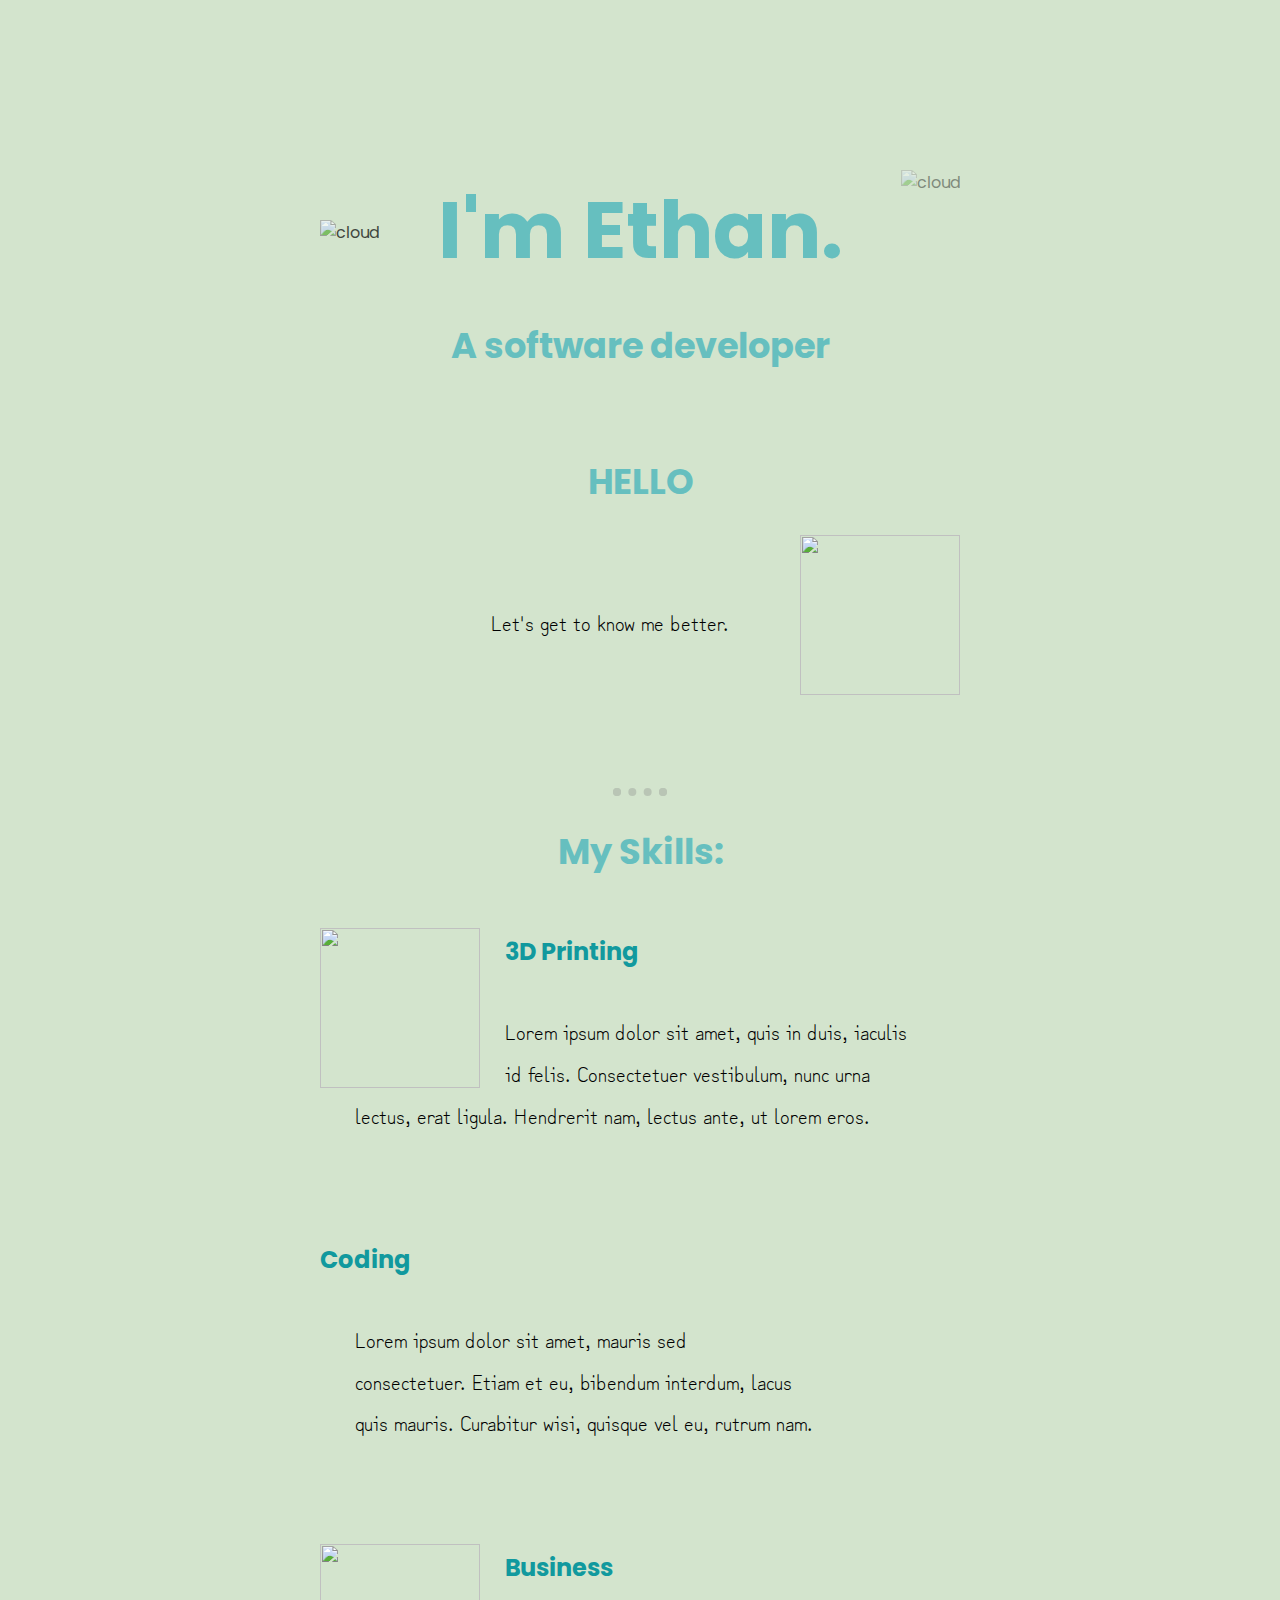
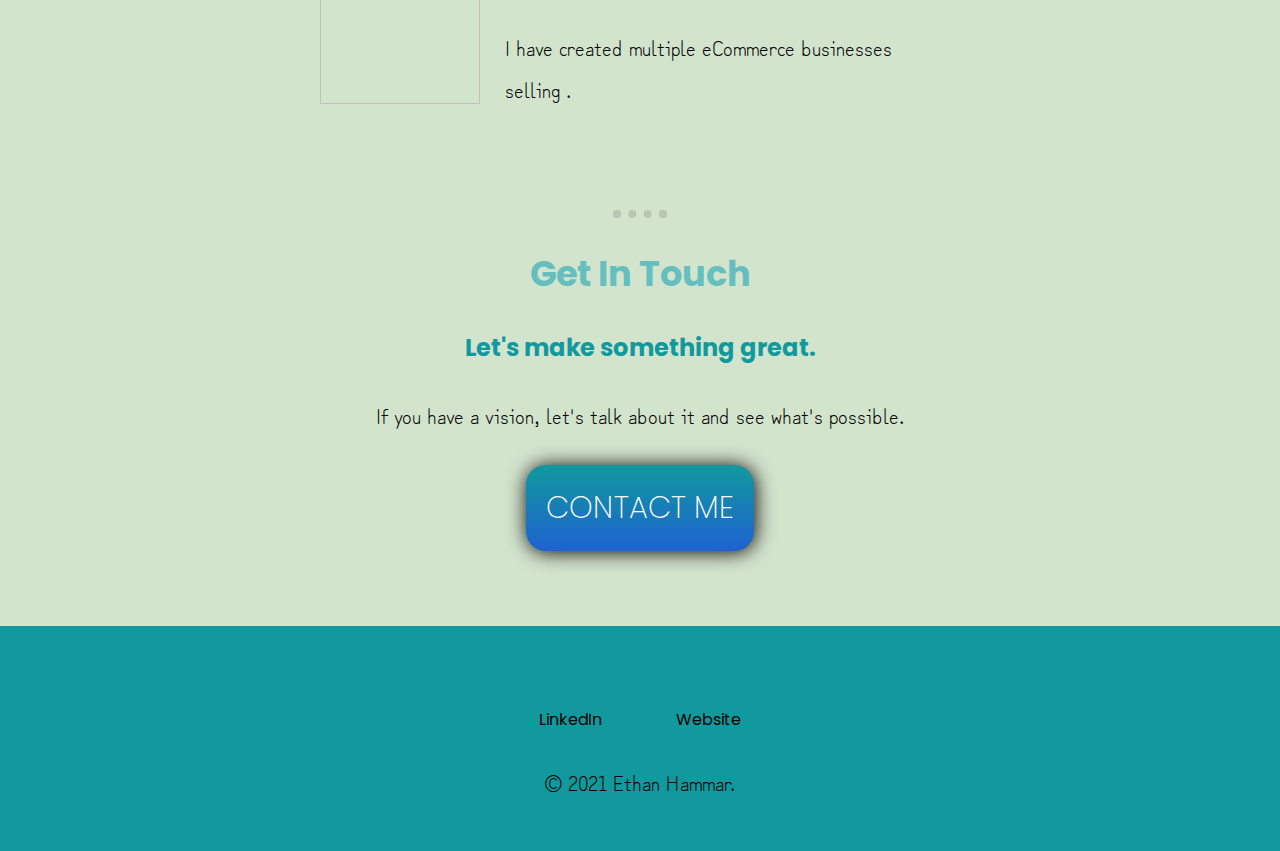
==== index.html @ df71de33 "Update index.html" ====
<!DOCTYPE html>
<html lang="en" dir="ltr">
  <head>
    <meta charset="utf-8">
    <link rel="stylesheet" href="CSS/styles.css">
    <link rel="icon" href="favicon.ico">
    <link rel="preconnect" href="https://fonts.googleapis.com">
    <link rel="preconnect" href="https://fonts.gstatic.com" crossorigin>
    <link href="https://fonts.googleapis.com/css2?family=Poppins:wght@300&family=Zen+Kurenaido&display=swap" rel="stylesheet">
    <title>Ethan Hammar</title>
  </head>
  <body>
  <div class="headSpacer">

  </div>

  <div class="topContainer">
    <img class="topcloud" src="/Users/ethanhammar/Desktop/Web Development/CSS - My Site/Images/cloud.png" alt="cloud">
    <h1>I'm Ethan.</h1>
    <h2>A software developer</h2>
    <img class="mointain" src="/Users/ethanhammar/Desktop/Web Development/CSS - My Site/Images/mountain.png" alt="">
    <img class="bottomcloud" src="/Users/ethanhammar/Desktop/Web Development/CSS - My Site/Images/cloud.png" alt="cloud">
  </div>

  <div class="profContainer">
    <h2>HELLO</h2>
    <div class="profbody">
      <img class="profilePic standimg imgBck" src="cv/Images/111-removebg-preview.png">
      <br>
      <p style="text-align:center">Let's get to know me better. </p>
    </div>

  </div>
      <br><hr>

  <div class="midContainer">
    <div class="skills">


      </div>

      <h2>My Skills:</h2>
      <div class="skill-row">
        <img class="tdprint standimg imgBck" src="cv/Images/3d-print.png" alt="">
        <h3>3D Printing</h3>
        <p>Lorem ipsum dolor sit amet, quis in duis, iaculis id felis. Consectetuer vestibulum, nunc urna lectus, erat ligula. Hendrerit nam, lectus ante, ut lorem eros.</p>
      </div>
      <div class="skill-row">
        <iframe class="standimg code-gif"src="https://giphy.com/embed/QssGEmpkyEOhBCb7e1" frameBorder="0" allowFullScreen></iframe>

        <h3>Coding</h3>
        <p>Lorem ipsum dolor sit amet, mauris sed consectetuer. Etiam et eu, bibendum interdum, lacus quis mauris. Curabitur wisi, quisque vel eu, rutrum nam.</p>
      </div>
      <div class="skill-row">
        <img class="tdprint standimg imgBck" src="cv/Images/3d-print.png" alt="">
        <h3>Business</h3>
        <p>I have created multiple eCommerce businesses selling .</p>
      </div>

    </div>
    <hr>
    <div class="contact-me">
      <h2>Get In Touch</h2>
      <h3>Let's make something great.</h3>
      <p>If you have a vision, let's talk about it and see what's possible.</p>
      <a class="btn" href="mailto:ethanhammar3@gmail.com">CONTACT ME</a>
    </div>
  </div>


  <div class="footContainer">
    <div class="links">
      <a class="links" href="https://www.linkedin.com/in/ethan-hammar-932925168/">LinkedIn</a>
      <p style="display: inline">  </p>
      <!--<a class="footer-link" href="https://twitter.com/">Twitter</a> !-->
      <a class="links" href="https://thecursedshop.com/">Website</a>
    </div>

    <p>© 2021 Ethan Hammar.</p>
  </div>

  </body>
</html>
---- CSS/styles.css ----
body {
  background-color: #D3E4CD;
  text-align: center;
  margin: 0;
  font-family: 'Poppins', sans-serif;

}

h1 {
  font-family: 'Poppins', sans-serif;
  font-size: 500%;
  margin-bottom: 0px;
  color: #66BFBF
}

h2 {
  font-family: 'Poppins', sans-serif;
  font-size: 220%;
  color: #66BFBF;
}

h3 {
  font-family: 'Poppins', sans-serif;
  font-size: 150%;
  color: #11999E;
}

a {
  font-family: 'Poppins', sans-serif;
  text-decoration: none;
  color: #11999E;
}

p {
  font-family: 'Zen Kurenaido', sans-serif;
  font-size: 130%;
  margin: 35px;
}

hr {
  width: 3%;
  border: 8px dotted;
  border-top: 0px;
  color: gray;
  opacity: .3;
  border-: 15px;
}


/* gives preferred image size*/
.standimg {
  height: 160px;
  width: 160px;

}

/*spacer for heading*/
.headSpacer {
  height: 116px;
  width: 100%;
}
/*Mountains and title*/
.topContainer {
  width: 100%;
  height: 100%;
  position: relative;

}

/*homepage clouds*/
.topcloud {
  position: absolute;
  right: 25%;
  opacity: 0.4;
  height: 70px;
}
.bottomcloud {
  position: absolute;
  left: 25%;
  top: 50px;
  opacity: 0.7;
}

/* Profile Image and welcome phrase*/
.profContainer{
    position: relative;
    /* background-color: red; */
    height: 300px;
    width: 100%;

}
.profbody{
    position: absolute;
    width: 45%;
    top: 30px;
    left: 30%;
    /* background-color: blue; */
    margin-top: 50px;
    text-align: left;
    line-height: 2;


}
.profilePic{
  float: right;
//  border-radius: 50%;


}

/*General use spacer 100%, 200px*/
.spacer {
  height: 200px;
  width: 100%;
}
.skill-row {
  width: 50%;
  margin: 100px auto;
  margin-top: 50px;
  text-align: left;
  line-height: 2;

}
.tdprint {
  float: left;
  margin-right: 25px;



}
.btn{
  background: #11999E;
  background-image: -webkit-linear-gradient(top, #11999E, #1E62D0);
  background-image: -moz-linear-gradient(top, #11999E, #1E62D0);
  background-image: -ms-linear-gradient(top, #11999E, #1E62D0);
  background-image: -o-linear-gradient(top, #11999E, #1E62D0);
  background-image: -webkit-gradient(to bottom, #11999E, #1E62D0);
  -webkit-border-radius: 20px;
  -moz-border-radius: 20px;
  border-radius: 20px;
  color: #FFFFFF;
  font-size: 30px;
  font-weight: 200;
  padding: 20px;
  -webkit-box-shadow: 1px 1px 20px 0 #000000;
  -moz-box-shadow: 1px 1px 20px 0 #000000;
  box-shadow: 1px 1px 20px 0 #000000;
  text-decoration: none;
  display: inline-block;
  cursor: pointer;
  text-align: center;
}

.btn:hover {
  background: #11999E;
  -webkit-border-radius: 20px;
  -moz-border-radius: 20px;
  border-radius: 20px;
  text-decoration: none;
}
.code-gif{
  float: right;
  border-radius: 30%;

}

.contact-me{
  margin-bottom: 75px;
}

.footContainer{
  background-color: #11999E;
  height: 150px;
  margin-bottom: 0px;
  padding-top: 75px;
  width: 100%
}
.links{
  color: black;
}
.links:hover{
  color: #78e8e8;
}
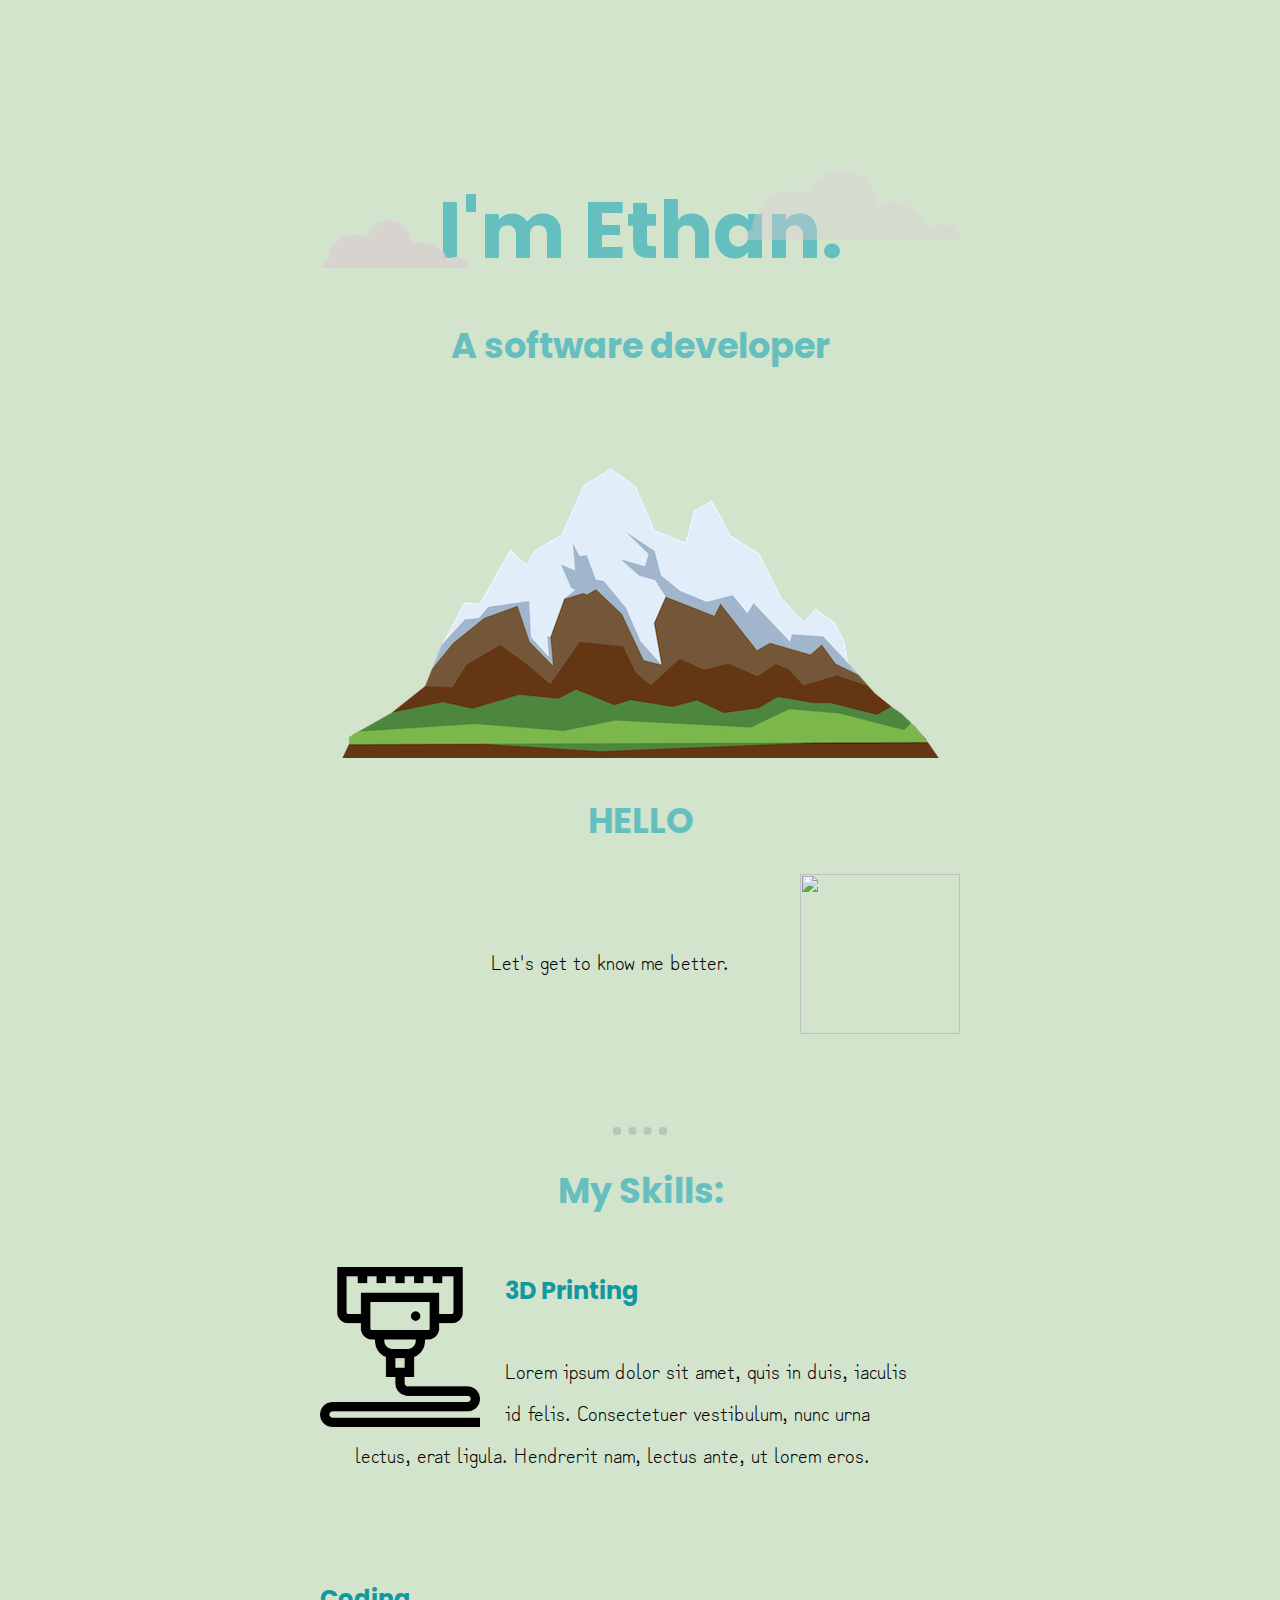
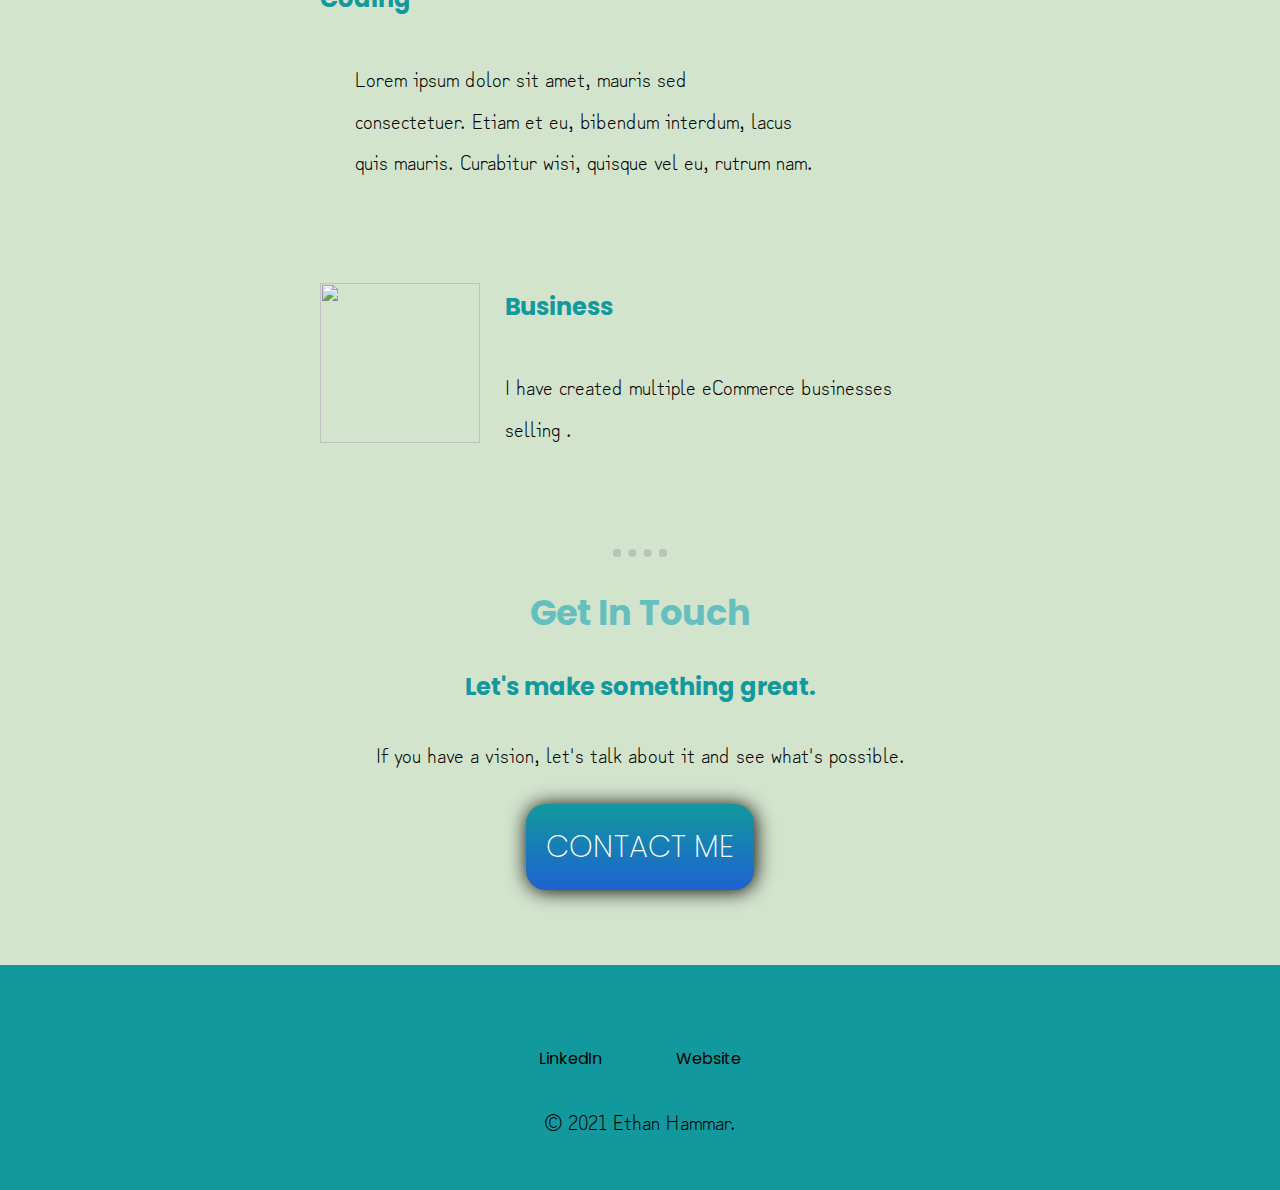
==== commit 5a3e98a7: "Update index.html" ====
--- a/index.html
+++ b/index.html
@@ -15,17 +15,17 @@
   </div>
 
   <div class="topContainer">
-    <img class="topcloud" src="/Users/ethanhammar/Desktop/Web Development/CSS - My Site/Images/cloud.png" alt="cloud">
+    <img class="topcloud" src="cloud.png" alt="cloud">
     <h1>I'm Ethan.</h1>
     <h2>A software developer</h2>
-    <img class="mointain" src="/Users/ethanhammar/Desktop/Web Development/CSS - My Site/Images/mountain.png" alt="">
-    <img class="bottomcloud" src="/Users/ethanhammar/Desktop/Web Development/CSS - My Site/Images/cloud.png" alt="cloud">
+    <img class="mointain" src="mountain.png" alt="">
+    <img class="bottomcloud" src="cloud.png" alt="cloud">
   </div>
 
   <div class="profContainer">
     <h2>HELLO</h2>
     <div class="profbody">
-      <img class="profilePic standimg imgBck" src="cv/Images/111-removebg-preview.png">
+      <img class="profilePic standimg imgBck" src="11-removebg-preview.png">
       <br>
       <p style="text-align:center">Let's get to know me better. </p>
     </div>
@@ -41,7 +41,7 @@
 
       <h2>My Skills:</h2>
       <div class="skill-row">
-        <img class="tdprint standimg imgBck" src="cv/Images/3d-print.png" alt="">
+        <img class="tdprint standimg imgBck" src="3d-print.png" alt="">
         <h3>3D Printing</h3>
         <p>Lorem ipsum dolor sit amet, quis in duis, iaculis id felis. Consectetuer vestibulum, nunc urna lectus, erat ligula. Hendrerit nam, lectus ante, ut lorem eros.</p>
       </div>
@@ -52,7 +52,7 @@
         <p>Lorem ipsum dolor sit amet, mauris sed consectetuer. Etiam et eu, bibendum interdum, lacus quis mauris. Curabitur wisi, quisque vel eu, rutrum nam.</p>
       </div>
       <div class="skill-row">
-        <img class="tdprint standimg imgBck" src="cv/Images/3d-print.png" alt="">
+        <img class="tdprint standimg imgBck" src="/cv/Images/3d-print.png" alt="">
         <h3>Business</h3>
         <p>I have created multiple eCommerce businesses selling .</p>
       </div>
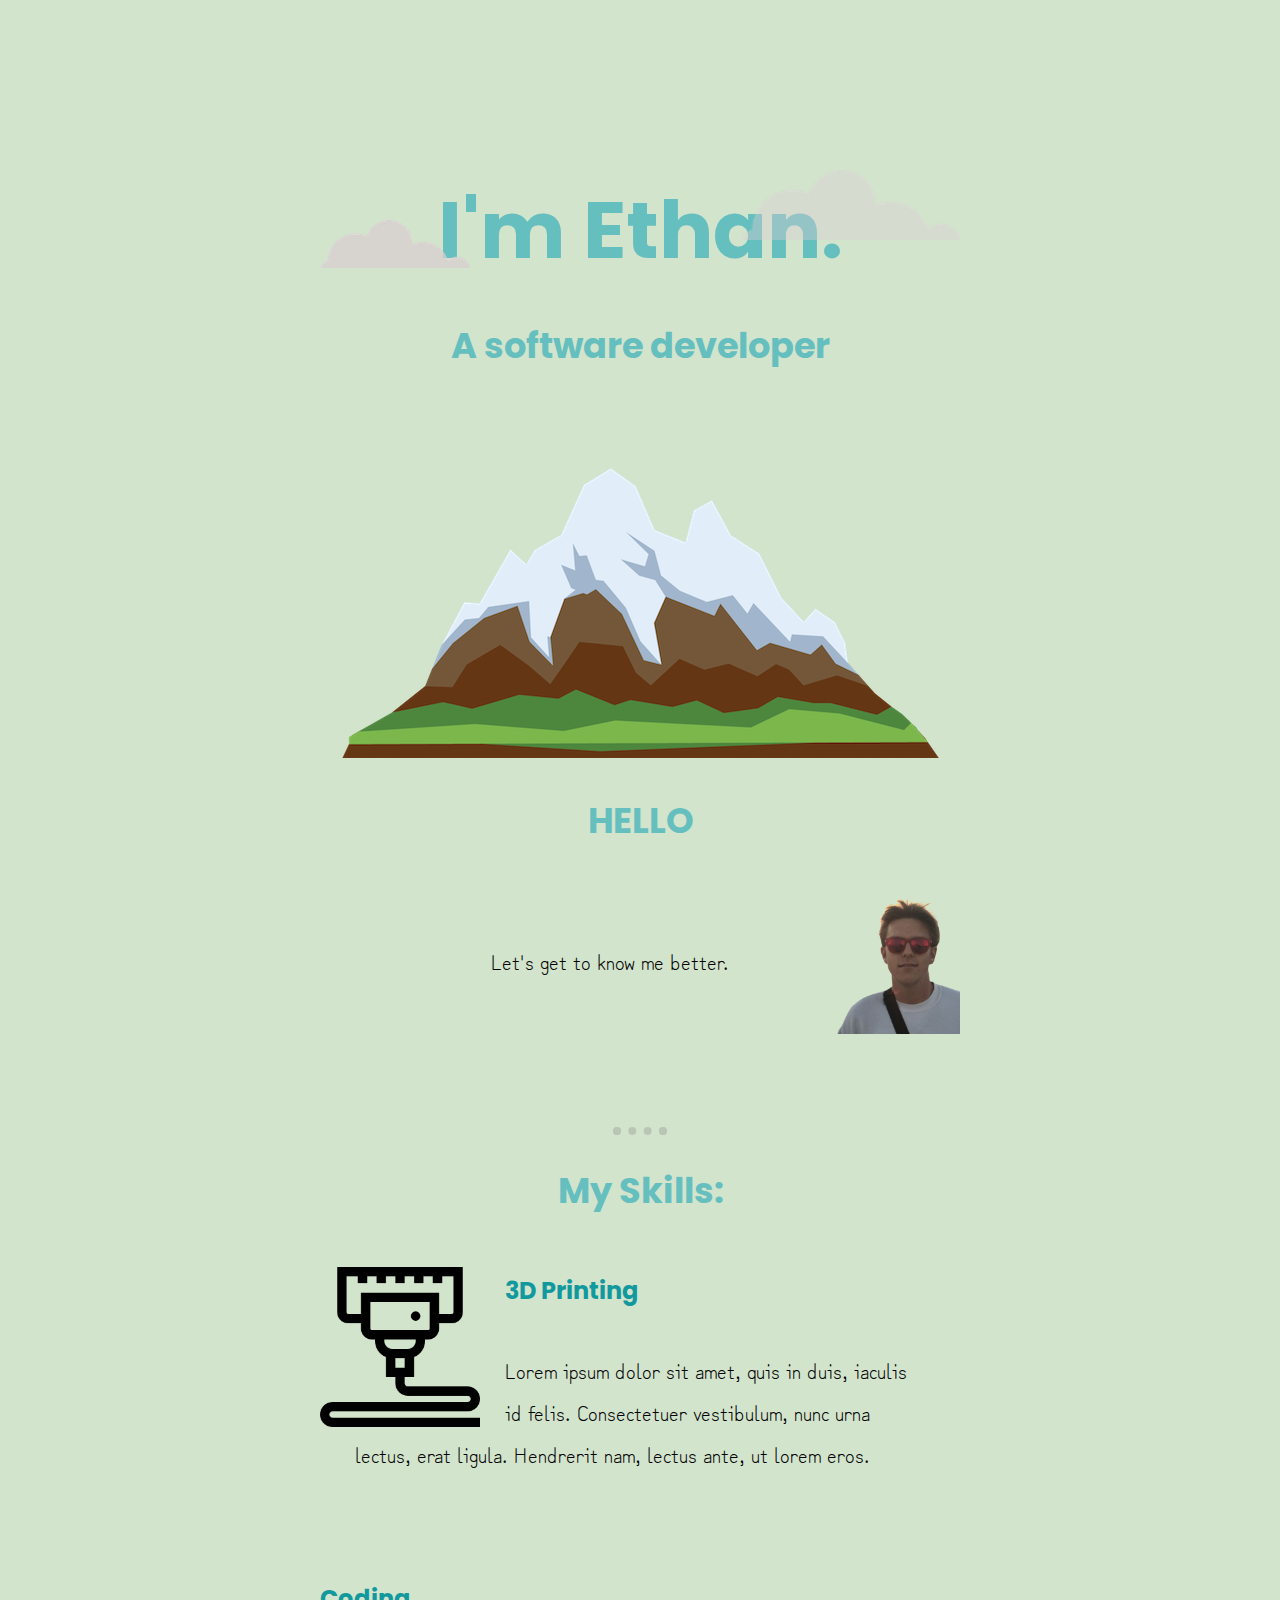
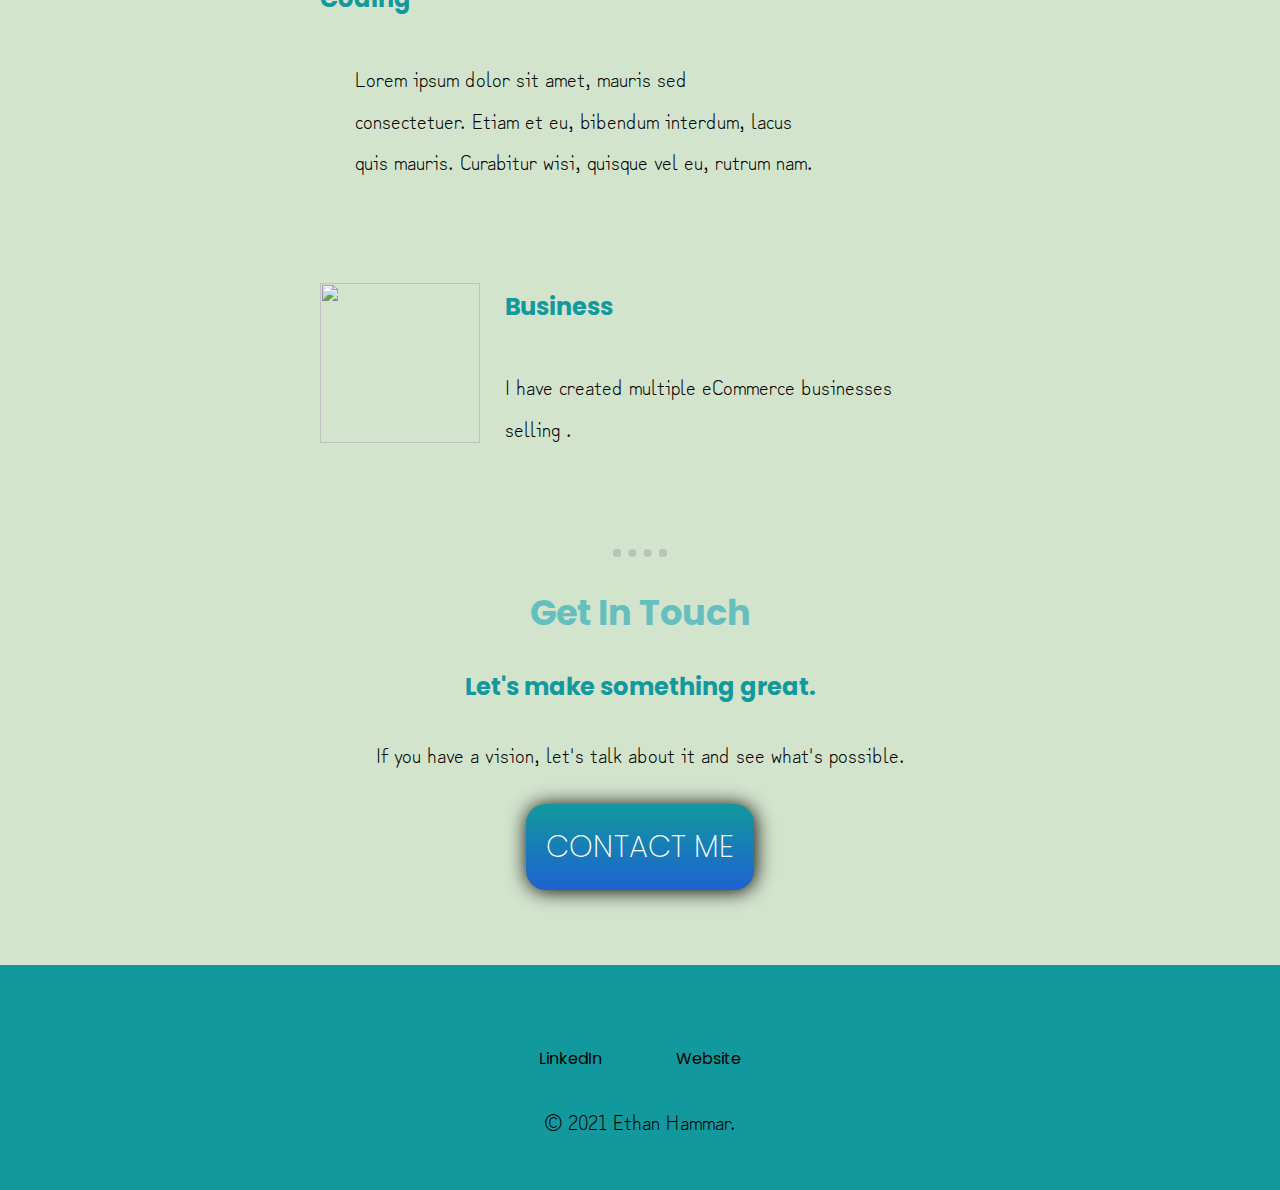
==== commit 3500f910: "Update index.html" ====
--- a/index.html
+++ b/index.html
@@ -25,7 +25,7 @@
   <div class="profContainer">
     <h2>HELLO</h2>
     <div class="profbody">
-      <img class="profilePic standimg imgBck" src="11-removebg-preview.png">
+      <img class="profilePic standimg imgBck" src="111-removebg-preview.png">
       <br>
       <p style="text-align:center">Let's get to know me better. </p>
     </div>
@@ -70,10 +70,10 @@
 
   <div class="footContainer">
     <div class="links">
-      <a class="links" href="https://www.linkedin.com/in/ethan-hammar-932925168/">LinkedIn</a>
+      <a class="links" href="https://www.linkedin.com/in/ethan-hammar-932925168/" target="_blank">LinkedIn</a>
       <p style="display: inline">  </p>
       <!--<a class="footer-link" href="https://twitter.com/">Twitter</a> !-->
-      <a class="links" href="https://thecursedshop.com/">Website</a>
+      <a class="links" href="https://thecursedshop.com/" target="_blank">Website</a>
     </div>
 
     <p>© 2021 Ethan Hammar.</p>
